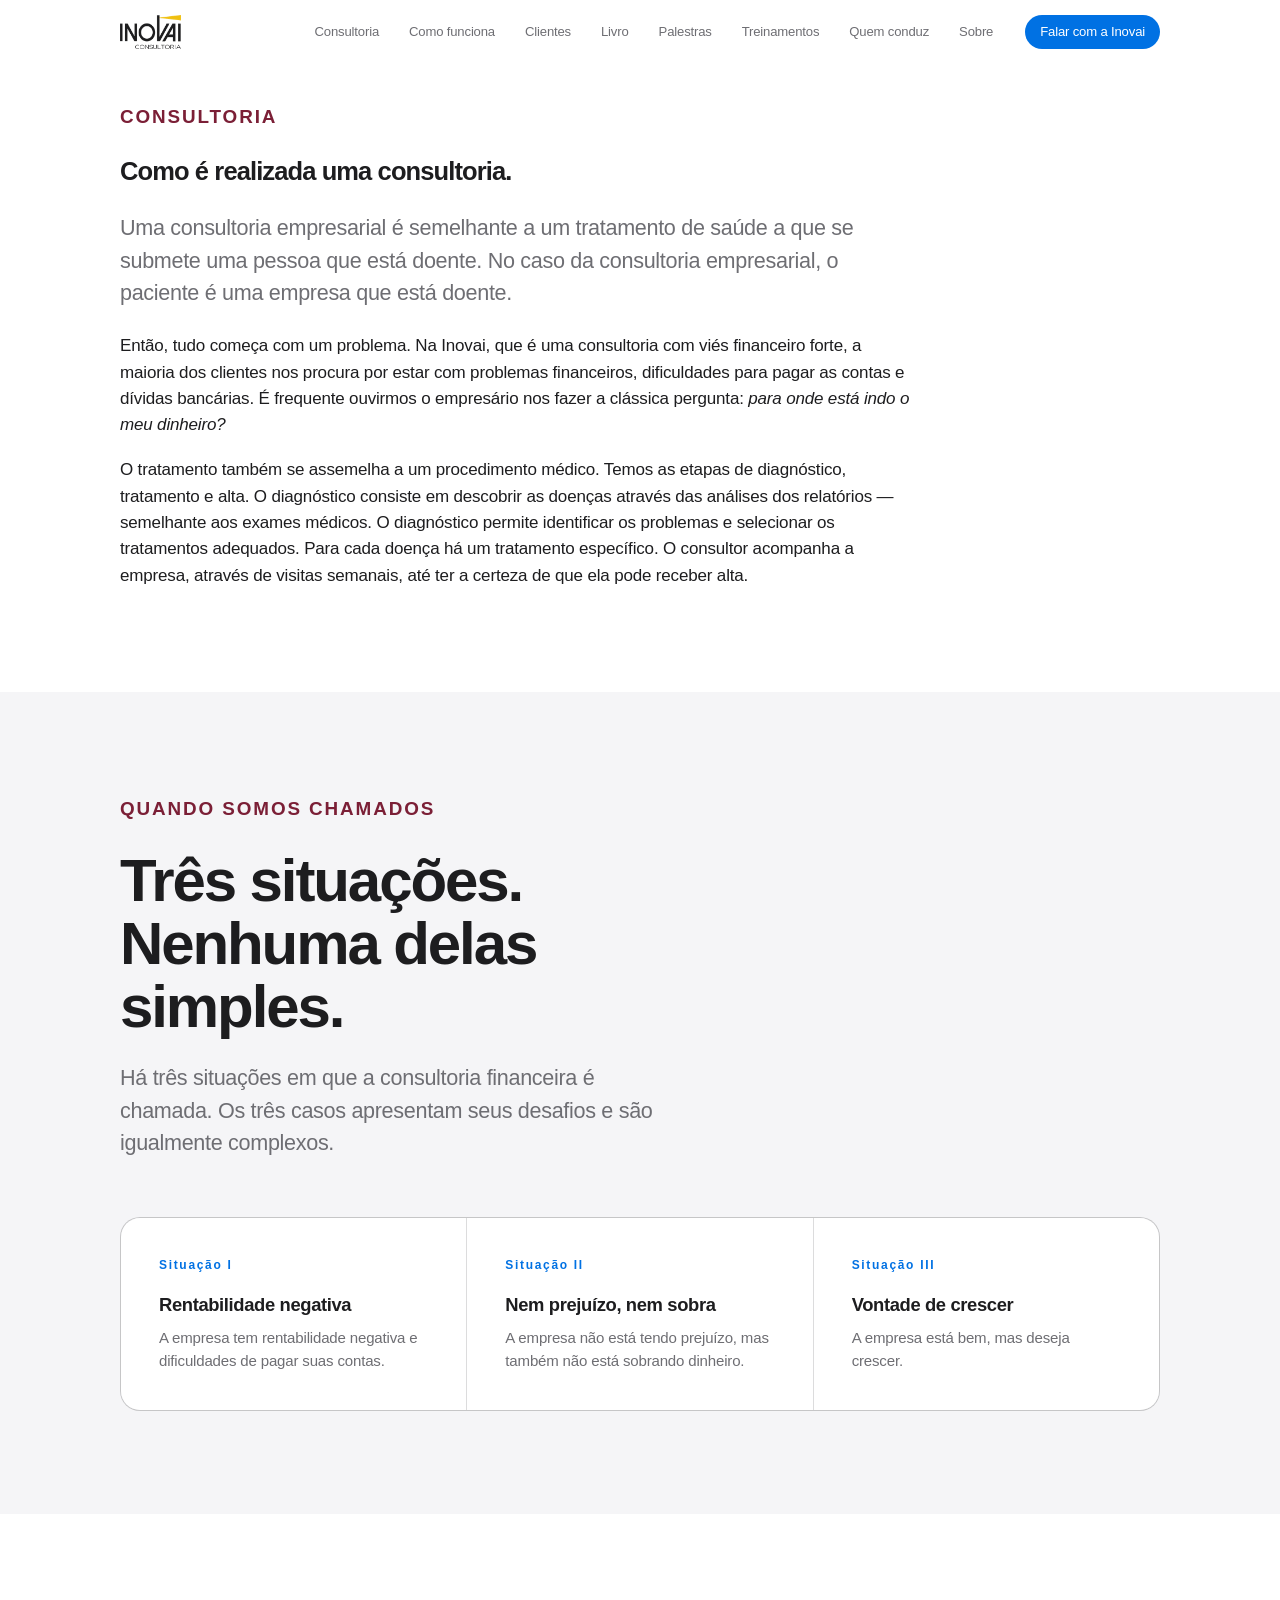
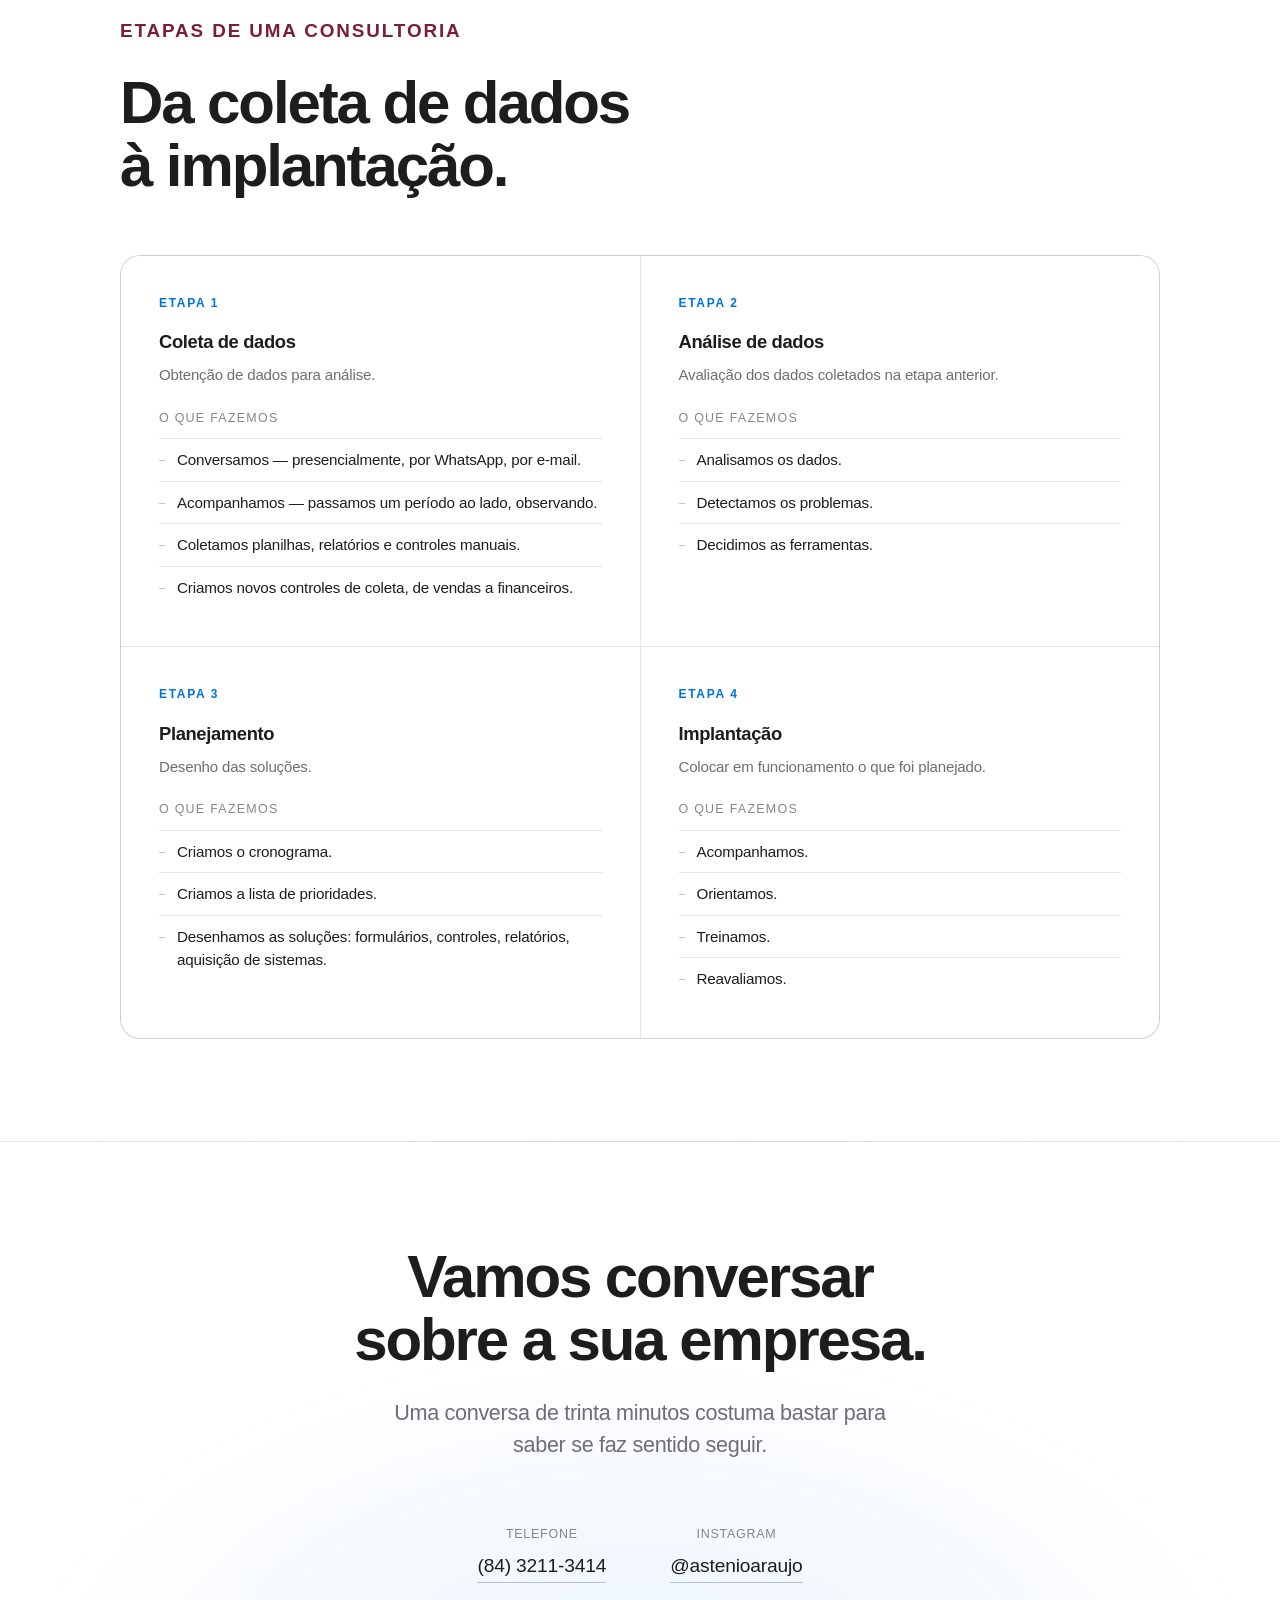
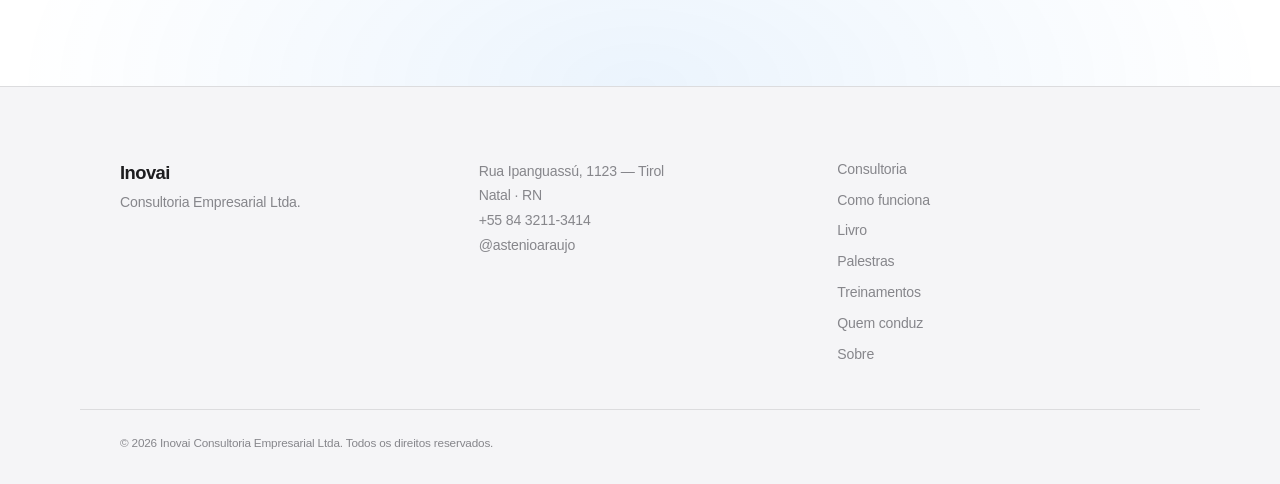
==== public/consultoria.html @ 0a29539e "Página da consultoria, menos vazio e texto alinhado ao logo Nova página "Como é realizada uma consul" ====
<!doctype html>
<html lang="pt-BR">
<head>
<meta charset="utf-8">
<meta name="viewport" content="width=device-width, initial-scale=1">
<title>Como é realizada uma consultoria — Inovai</title>
<meta name="description" content="Como funciona uma consultoria empresarial na Inovai: diagnóstico, tratamento e alta, em quatro etapas — coleta de dados, análise, planejamento e implantação.">
<meta name="theme-color" content="#ffffff">
<link rel="stylesheet" href="css/styles.css">
</head>
<body>

<a class="skip" href="#conteudo">Pular para o conteúdo</a>

<header class="nav" id="nav">
  <div class="nav__inner">
    <a class="nav__brand" href="index.html" aria-label="Inovai Consultoria — início">
      <picture>
        <source srcset="img/logo-inovai.webp" type="image/webp">
        <img src="img/logo-inovai.png" width="216" height="120" alt="Inovai Consultoria">
      </picture>
    </a>

    <nav class="nav__links" aria-label="Principal">
      <a href="index.html#consultoria">Consultoria</a>
      <a href="consultoria.html">Como funciona</a>
      <a href="index.html#clientes">Clientes</a>
      <a href="livro.html">Livro</a>
      <a href="palestras.html">Palestras</a>
      <a href="treinamentos.html">Treinamentos</a>
      <a href="index.html#sobre">Quem conduz</a>
      <a href="sobre.html">Sobre</a>
    </nav>

    <a class="nav__cta" href="index.html#contato">Falar com a Inovai</a>

    <button class="nav__toggle" id="navToggle" aria-expanded="false" aria-controls="navMenu" aria-label="Abrir menu">
      <span></span><span></span>
    </button>
  </div>

  <div class="menu" id="navMenu" hidden>
    <a href="index.html#consultoria">Consultoria</a>
    <a href="consultoria.html">Como funciona</a>
    <a href="index.html#clientes">Clientes</a>
    <a href="livro.html">Livro</a>
    <a href="palestras.html">Palestras</a>
    <a href="treinamentos.html">Treinamentos</a>
    <a href="index.html#sobre">Quem conduz</a>
    <a href="sobre.html">Sobre</a>
    <a href="index.html#contato">Falar com a Inovai</a>
  </div>
</header>

<main id="conteudo">

  <!-- ============ ABERTURA ============ -->
  <section class="section" id="topo">
    <div class="wrap">
     <div class="texto">
      <p class="eyebrow reveal">Consultoria</p>
      <h1 class="reveal">Como é realizada uma consultoria.</h1>

      <p class="lead reveal">
        Uma consultoria empresarial é semelhante a um tratamento de saúde a que se
        submete uma pessoa que está doente. No caso da consultoria empresarial, o
        paciente é uma empresa que está doente.
      </p>
      <p class="reveal">
        Então, tudo começa com um problema. Na Inovai, que é uma consultoria com
        viés financeiro forte, a maioria dos clientes nos procura por estar com
        problemas financeiros, dificuldades para pagar as contas e dívidas
        bancárias. É frequente ouvirmos o empresário nos fazer a clássica
        pergunta: <em>para onde está indo o meu dinheiro?</em>
      </p>
      <p class="reveal">
        O tratamento também se assemelha a um procedimento médico. Temos as etapas
        de diagnóstico, tratamento e alta. O diagnóstico consiste em descobrir as
        doenças através das análises dos relatórios — semelhante aos exames
        médicos. O diagnóstico permite identificar os problemas e selecionar os
        tratamentos adequados. Para cada doença há um tratamento específico. O
        consultor acompanha a empresa, através de visitas semanais, até ter a
        certeza de que ela pode receber alta.
      </p>
     </div>
    </div>
  </section>

  <!-- ============ AS TRÊS SITUAÇÕES ============ -->
  <section class="section section--alt" id="situacoes">
    <div class="wrap">
      <header class="section__head">
        <p class="eyebrow reveal">Quando somos chamados</p>
        <h2 class="reveal">Três situações.<br>Nenhuma delas simples.</h2>
        <p class="lead reveal">
          Há três situações em que a consultoria financeira é chamada. Os três
          casos apresentam seus desafios e são igualmente complexos.
        </p>
      </header>

      <ol class="services">
        <li class="reveal">
          <span>Situação I</span>
          <h3>Rentabilidade negativa</h3>
          <p>A empresa tem rentabilidade negativa e dificuldades de pagar suas contas.</p>
        </li>
        <li class="reveal">
          <span>Situação II</span>
          <h3>Nem prejuízo, nem sobra</h3>
          <p>A empresa não está tendo prejuízo, mas também não está sobrando dinheiro.</p>
        </li>
        <li class="reveal">
          <span>Situação III</span>
          <h3>Vontade de crescer</h3>
          <p>A empresa está bem, mas deseja crescer.</p>
        </li>
      </ol>
    </div>
  </section>

  <!-- ============ ETAPAS ============ -->
  <section class="section" id="etapas">
    <div class="wrap">
      <header class="section__head">
        <p class="eyebrow reveal">Etapas de uma consultoria</p>
        <h2 class="reveal">Da coleta de dados<br>à implantação.</h2>
      </header>

      <ol class="passos">
        <li class="reveal">
          <span class="passos__num">Etapa 1</span>
          <h3>Coleta de dados</h3>
          <p class="passos__resumo">Obtenção de dados para análise.</p>
          <p class="passos__rotulo">O que fazemos</p>
          <ul>
            <li>Conversamos — presencialmente, por WhatsApp, por e-mail.</li>
            <li>Acompanhamos — passamos um período ao lado, observando.</li>
            <li>Coletamos planilhas, relatórios e controles manuais.</li>
            <li>Criamos novos controles de coleta, de vendas a financeiros.</li>
          </ul>
        </li>
        <li class="reveal">
          <span class="passos__num">Etapa 2</span>
          <h3>Análise de dados</h3>
          <p class="passos__resumo">Avaliação dos dados coletados na etapa anterior.</p>
          <p class="passos__rotulo">O que fazemos</p>
          <ul>
            <li>Analisamos os dados.</li>
            <li>Detectamos os problemas.</li>
            <li>Decidimos as ferramentas.</li>
          </ul>
        </li>
        <li class="reveal">
          <span class="passos__num">Etapa 3</span>
          <h3>Planejamento</h3>
          <p class="passos__resumo">Desenho das soluções.</p>
          <p class="passos__rotulo">O que fazemos</p>
          <ul>
            <li>Criamos o cronograma.</li>
            <li>Criamos a lista de prioridades.</li>
            <li>Desenhamos as soluções: formulários, controles, relatórios,
                aquisição de sistemas.</li>
          </ul>
        </li>
        <li class="reveal">
          <span class="passos__num">Etapa 4</span>
          <h3>Implantação</h3>
          <p class="passos__resumo">Colocar em funcionamento o que foi planejado.</p>
          <p class="passos__rotulo">O que fazemos</p>
          <ul>
            <li>Acompanhamos.</li>
            <li>Orientamos.</li>
            <li>Treinamos.</li>
            <li>Reavaliamos.</li>
          </ul>
        </li>
      </ol>
    </div>
  </section>

  <!-- ============ CTA ============ -->
  <section class="section section--alt closing">
    <div class="wrap closing__inner">
      <h2 class="reveal">Vamos conversar<br>sobre a sua empresa.</h2>
      <p class="lead reveal">Uma conversa de trinta minutos costuma bastar para saber se faz sentido seguir.</p>
      <ul class="contatos reveal">
        <li>
          <span class="contatos__rotulo">Telefone</span>
          <a href="tel:+558432113414">(84) 3211-3414</a>
        </li>
        <li>
          <span class="contatos__rotulo">Instagram</span>
          <a href="https://instagram.com/astenioaraujo" target="_blank" rel="noopener">@astenioaraujo</a>
        </li>
      </ul>
    </div>
  </section>

</main>

<footer class="foot">
  <div class="wrap foot__inner">
    <div class="foot__brand">
      <strong>Inovai</strong>
      <span>Consultoria Empresarial Ltda.</span>
    </div>
    <address class="foot__contact">
      Rua Ipanguassú, 1123 — Tirol<br>
      Natal · RN<br>
      <a href="tel:+558432113414">+55 84 3211-3414</a><br>
      <a href="https://instagram.com/astenioaraujo" target="_blank" rel="noopener">@astenioaraujo</a>
    </address>
    <nav class="foot__links" aria-label="Rodapé">
      <a href="index.html#consultoria">Consultoria</a>
      <a href="consultoria.html">Como funciona</a>
      <a href="livro.html">Livro</a>
      <a href="palestras.html">Palestras</a>
      <a href="treinamentos.html">Treinamentos</a>
      <a href="index.html#sobre">Quem conduz</a>
      <a href="sobre.html">Sobre</a>
    </nav>
  </div>
  <div class="wrap foot__base">
    <small>© <span id="ano">2026</span> Inovai Consultoria Empresarial Ltda. Todos os direitos reservados.</small>
  </div>
</footer>

<script src="js/script.js"></script>
</body>
</html>
---- public/css/styles.css ----
/* =========================================================
   Astênio Araújo / Inovai — protótipo
   Paleta e ritmo tipográfico no padrão Apple: fundo claro, texto quase
   preto, azul como único acento, tipografia grande e muito ar.
   ========================================================= */

:root{
  --bg:            #fff;
  --bg-alt:        #f5f5f7;
  --surface:       #fff;
  --surface-2:     #f5f5f7;
  --line:          rgba(0,0,0,.10);
  --line-strong:   rgba(0,0,0,.22);

  --text:          #1d1d1f;
  --text-dim:      #6e6e73;
  --text-faint:    #86868b;
  --accent:        #0071e3;

  /* Colhidos da própria arte do farol, para a citação conversar com ela */
  --marinho:       #16304a;
  --dourado:       #a17f45;
  --vinho:         #7b1f36;

  --wrap:          1120px;
  --gutter:        clamp(20px, 5vw, 40px);
  /* Respiro entre seções. Era clamp(88px,13vw,168px) e abria um vazio grande
     demais entre um bloco e o seguinte — de longe parecia que a página tinha
     acabado ali. */
  --section-y:     clamp(60px, 8vw, 108px);
  --radius:        20px;

  --font: -apple-system, BlinkMacSystemFont, "SF Pro Display", "SF Pro Text",
          "Helvetica Neue", "Segoe UI", Roboto, Arial, sans-serif;

  --ease: cubic-bezier(.22,.61,.36,1);
}

*,*::before,*::after{ box-sizing:border-box; }

[hidden]{ display:none !important; }

html{ scroll-behavior:smooth; -webkit-text-size-adjust:100%; color-scheme:light; }

body{
  margin:0;
  background:var(--bg);
  color:var(--text);
  font-family:var(--font);
  font-size:17px;
  line-height:1.55;
  letter-spacing:-.01em;
  -webkit-font-smoothing:antialiased;
  text-rendering:optimizeLegibility;
  overflow-x:hidden;
}

img{ max-width:100%; display:block; }

a{ color:inherit; text-decoration:none; }

.wrap{
  width:100%;
  max-width:var(--wrap);
  margin-inline:auto;
  padding-inline:var(--gutter);
}

.skip{
  position:absolute; left:-9999px; top:0; z-index:100;
  background:#1d1d1f; color:#fff; padding:12px 18px; border-radius:0 0 10px 0;
}
.skip:focus{ left:0; }

:focus-visible{ outline:2px solid var(--accent); outline-offset:3px; border-radius:6px; }

/* ---------- Tipografia ---------- */

h1,h2,h3{ margin:0; font-weight:600; letter-spacing:-.035em; line-height:1.05; }

h1.hero__title{ font-size:clamp(2.8rem, 8.5vw, 6rem); }

h2{ font-size:clamp(2.1rem, 5.4vw, 3.75rem); }

h3{ font-size:1.3rem; letter-spacing:-.02em; line-height:1.25; }

p{ margin:0 0 1.1em; }
p:last-child{ margin-bottom:0; }

.eyebrow{
  font-size:clamp(1rem, 1.5vw, 1.18rem);
  font-weight:700;
  letter-spacing:.1em;
  text-transform:uppercase;
  color:var(--vinho);
  margin:0 0 26px;
}

.lead{
  font-size:clamp(1.1rem, 2vw, 1.35rem);
  line-height:1.5;
  color:var(--text-dim);
  letter-spacing:-.015em;
}

/* ---------- Navegação ---------- */

.nav{
  position:fixed; inset:0 0 auto 0; z-index:60;
  background:rgba(255,255,255,.72);
  backdrop-filter:saturate(180%) blur(22px);
  -webkit-backdrop-filter:saturate(180%) blur(22px);
  border-bottom:1px solid transparent;
  transition:border-color .35s var(--ease), background .35s var(--ease);
}
.nav.is-stuck{ border-bottom-color:var(--line); background:rgba(255,255,255,.88); }

.nav__inner{
  max-width:var(--wrap);
  margin-inline:auto;
  padding:0 var(--gutter);
  height:64px;
  display:flex; align-items:center; gap:32px;
}

.nav__brand{
  display:flex; align-items:center;
  flex:0 0 auto;
}
.nav__brand img{
  height:34px; width:auto;
  display:block;
}
@media (max-width:520px){
  .nav__brand img{ height:28px; }
}

.nav__links{ display:flex; gap:30px; margin-left:auto; }
.nav__links a{
  font-size:.82rem; color:var(--text-dim);
  transition:color .25s var(--ease);
}
.nav__links a:hover{ color:var(--text); }

.nav__cta{
  font-size:.82rem; font-weight:500;
  padding:7px 15px; border-radius:980px;
  background:var(--accent); color:#fff;
  transition:opacity .25s var(--ease);
}
.nav__cta:hover{ opacity:.82; }

.nav__toggle{
  display:none;
  margin-left:auto;
  width:34px; height:34px;
  background:none; border:0; cursor:pointer;
  flex-direction:column; justify-content:center; gap:6px;
}
.nav__toggle span{
  display:block; height:1.5px; width:20px; background:var(--text);
  transition:transform .3s var(--ease), opacity .3s var(--ease);
}
.nav__toggle[aria-expanded="true"] span:first-child{ transform:translateY(3.75px) rotate(45deg); }
.nav__toggle[aria-expanded="true"] span:last-child{ transform:translateY(-3.75px) rotate(-45deg); }

.menu{
  border-top:1px solid var(--line);
  padding:14px var(--gutter) 26px;
  display:flex; flex-direction:column; gap:4px;
}
.menu a{
  font-size:1.5rem; font-weight:600; letter-spacing:-.03em;
  padding:11px 0;
  border-bottom:1px solid var(--line);
}
.menu a:last-child{ border-bottom:0; color:var(--accent); }

/* a gaveta só existe no mobile */
@media (min-width:821px){
  .menu{ display:none !important; }
}

@media (max-width:820px){
  .nav__links,
  .nav__cta{ display:none; }
  .nav__toggle{ display:flex; }
}

/* ---------- Hero ---------- */

.hero{
  position:relative;
  padding:92px 0 clamp(72px,9vw,110px);
  overflow:hidden;
}

.hero__inner{ position:relative; z-index:2; text-align:center; }


.hero__actions{
  display:flex; flex-wrap:wrap; gap:14px 26px;
  justify-content:center; align-items:center;
  margin-top:36px;
}

/* Citação de posicionamento, logo abaixo do farol */
figure.hero__citacao{
  margin:clamp(76px,9vw,124px) auto 0;
  max-width:46rem;
  text-align:left;
  padding-left:clamp(22px,3vw,38px);
  border-left:2px solid var(--dourado);
}
figure.hero__citacao blockquote{
  font-family:"Iowan Old Style", "Palatino Linotype", Palatino, Georgia,
              "Times New Roman", serif;
  font-style:italic;
  font-weight:400;
  font-size:clamp(1.32rem, 2.5vw, 1.95rem);
  line-height:1.42;
  letter-spacing:-.012em;
  color:var(--marinho);
  max-width:none;
  margin:0;
}
figure.hero__citacao figcaption{
  margin-top:26px;
  text-align:left;
}
figure.hero__citacao figcaption strong{
  font-family:inherit;
  font-size:.92rem;
  letter-spacing:.02em;
  color:var(--marinho);
}
figure.hero__citacao figcaption span{
  font-size:.82rem;
  letter-spacing:.06em;
  text-transform:uppercase;
  color:var(--dourado);
}

@media (max-width:600px){
  figure.hero__citacao{ padding-left:18px; }
}

/* Farol, logo abaixo da chamada */
.hero__farol{
  margin:clamp(36px,4.5vw,56px) 0 0;
}
.hero__farol img{
  width:100%; height:auto;
  border-radius:var(--radius);
  display:block;
}

/* Imagem de abertura: primeira coisa da página, antes da chamada */
.hero__midia{
  margin-bottom:clamp(56px,7vw,88px);
  text-align:left;
}

.hero__glow{
  position:absolute; z-index:1;
  top:-30%; left:50%; transform:translateX(-50%);
  width:min(1200px, 140vw); aspect-ratio:1;
  background:radial-gradient(circle at 50% 50%,
    rgba(0,113,227,.10) 0%,
    rgba(0,113,227,.03) 34%,
    transparent 62%);
  pointer-events:none;
}

/* ---------- Botões ---------- */

.btn{
  display:inline-flex; align-items:center; gap:7px;
  font-size:1rem; font-weight:500; letter-spacing:-.01em;
  border-radius:980px;
  padding:13px 26px;
  transition:transform .25s var(--ease), opacity .25s var(--ease), background .25s var(--ease);
}
.btn--primary{ background:var(--accent); color:#fff; }
.btn--primary:hover{ transform:translateY(-1px); opacity:.88; }

.btn--ghost{
  color:var(--accent);
  border:1px solid var(--accent);
}
.btn--ghost:hover{ background:rgba(0,113,227,.06); }
.btn--ghost span{ transition:transform .25s var(--ease); display:inline-block; }
.btn--ghost:hover span{ transform:translateX(3px); }

.link{
  color:var(--accent); font-size:.95rem; font-weight:500;
  display:inline-flex; align-items:center; gap:5px;
}
.link span{ transition:transform .25s var(--ease); }
.link:hover span{ transform:translateX(3px); }

/* ---------- Seções ---------- */

.section{ padding-block:var(--section-y); }
.section--alt{ background:var(--bg-alt); }

.section__head{ max-width:60ch; margin-bottom:clamp(36px,4.5vw,60px); }
.section__head .lead{ margin-top:24px; }

/* ---------- Números ---------- */

.stats{
  border-block:1px solid var(--line);
  padding-block:clamp(44px,6vw,68px);
}
.stats__grid{
  display:grid;
  grid-template-columns:repeat(3,1fr);   /* três números desde a saída de "Natal" */
  gap:36px 24px;
}
.stat{ text-align:center; }
.stat strong{
  display:block;
  font-size:clamp(2.1rem,4.4vw,3.1rem);
  font-weight:600; letter-spacing:-.04em; line-height:1;
}
.stat span{
  display:block; margin-top:10px;
  font-size:.86rem; color:var(--text-faint); letter-spacing:0;
}
@media (max-width:720px){
  .stats__grid{ grid-template-columns:repeat(2,1fr); }
}

@media (max-width:620px){
  .logos{ grid-template-columns:repeat(2, 1fr); }
  /* Em duas colunas a contagem ímpar deixaria a última célula sozinha, com
     meia linha vazia ao lado; ela ocupa a linha inteira. */
  .logos > li:last-child:nth-child(odd){ grid-column:1 / -1; }
}

/* ---------- Citação de posicionamento ---------- */

.quote-section{
  border-bottom:1px solid var(--line);
}
.quote{
  /* Nada de max-width em ch aqui: 'ch' se mede pela fonte deste elemento
     (17px), não pela do texto grande lá dentro — o limite virava ~190px e
     a citação descia em coluna, quase uma palavra por linha. */
  margin:0;
  text-align:center;
}
.quote blockquote{
  margin:0 auto;
  font-size:clamp(1.5rem, 3.2vw, 2.4rem);
  font-weight:600;
  line-height:1.25;
  letter-spacing:-.03em;
  max-width:26ch;   /* medido na fonte grande do próprio blockquote */
}
.quote figcaption{
  margin-top:32px;
  font-size:.9rem;
  line-height:1.5;
}
.quote figcaption strong{ display:block; font-weight:600; }
.quote figcaption span{ color:var(--text-faint); }

/* ---------- Método (etapas) ---------- */

/* Desenho do fluxo — arte no desktop, linha do tempo no celular */
.fluxo-arte{
  margin:clamp(8px,2.5vw,24px) 0 clamp(40px,5vw,64px);
}
.fluxo-arte img{
  width:100%; height:auto;
  border-radius:var(--radius);
}

.fluxo{
  margin:clamp(8px,2.5vw,24px) 0 clamp(40px,5vw,64px);
  display:none;                 /* no desktop quem aparece é a arte */
}
@media (max-width:760px){
  .fluxo-arte{ display:none; }  /* a arte fica ilegível estreita demais */
  .fluxo{ display:block; }
}
.fluxo__linha{
  list-style:none; margin:0; padding:0;
  display:grid;
  grid-template-columns:repeat(3,1fr);
  position:relative;
}
/* o trilho: sai do centro do 1º ponto e morre no centro do 3º */
.fluxo__linha::before{
  content:"";
  position:absolute;
  top:17px; left:16.666%; right:16.666%;
  height:1.5px;
  background:linear-gradient(90deg, var(--line-strong), var(--accent));
}
.fluxo__no{
  display:flex; flex-direction:column; align-items:center;
  text-align:center;
  padding-inline:8px;
  position:relative;
}
.fluxo__ponto{
  width:34px; height:34px; border-radius:50%;
  display:grid; place-items:center;
  background:var(--bg); border:1.5px solid var(--line-strong);
  color:var(--text-dim);
  font-size:.68rem; font-weight:600; letter-spacing:.08em;
  position:relative; z-index:1;
  transition:border-color .35s var(--ease), color .35s var(--ease);
}
.fluxo__no:last-child .fluxo__ponto{ border-color:var(--accent); color:var(--accent); }
.fluxo__rotulo{
  margin-top:14px;
  font-size:.95rem; font-weight:600;
}
.fluxo__nota{
  margin-top:4px;
  font-size:.82rem; color:var(--text-faint);
}
.fluxo__escala{
  display:flex; justify-content:space-between;
  margin:18px 0 0;
  font-size:.72rem; letter-spacing:.1em; text-transform:uppercase;
  color:var(--text-faint);
}

@media (max-width:860px){
  .fluxo__linha{ grid-template-columns:1fr; gap:28px; }
  /* no empilhado o trilho vira vertical, alinhado ao centro dos pontos */
  .fluxo__linha::before{
    top:17px; bottom:17px; height:auto;
    left:17px; right:auto; width:1.5px;
    background:linear-gradient(180deg, var(--line-strong), var(--accent));
  }
  .fluxo__no{
    flex-direction:row; align-items:center;
    text-align:left; gap:16px; padding-inline:0;
  }
  .fluxo__ponto{ flex:0 0 34px; }
  .fluxo__rotulo, .fluxo__nota{ margin-top:0; }
  .fluxo__nota{ margin-left:auto; }
  .fluxo__escala{ display:none; }
}

.steps{
  display:grid;
  grid-template-columns:repeat(3,1fr);
  gap:20px;
}
@media (max-width:860px){
  .steps{ grid-template-columns:1fr; }
}

.step{
  background:var(--bg-alt);
  border:1px solid transparent;
  border-radius:var(--radius);
  padding:clamp(28px,3.4vw,40px);
  display:flex; flex-direction:column;
  transition:background .35s var(--ease), border-color .35s var(--ease), transform .35s var(--ease);
}
.step:hover{
  background:#ececee;
  border-color:var(--line);
  transform:translateY(-3px);
}
.step__num{
  font-size:.75rem; font-weight:600; letter-spacing:.14em;
  color:var(--accent);
  margin-bottom:20px;
}
.step h3{ margin-bottom:14px; }
.step p{ color:var(--text-dim); font-size:.97rem; }

/* ---------- Clientes ---------- */

.section__head--center{
  margin-inline:auto;
  text-align:center;
}

.logos{
  list-style:none;
  margin:0;
  padding:0;
  display:grid;
  /* três colunas: são nove logos, fecha 3x3 sem linha órfã */
  grid-template-columns:repeat(3, 1fr);
  gap:1px;
  background:var(--line);
  border:1px solid var(--line);
  border-radius:var(--radius);
  overflow:hidden;
}
.logo{
  background:var(--bg);
  min-height:132px;
  display:flex; align-items:center; justify-content:center;
  padding:26px 30px;
  transition:background .35s var(--ease);
}
.logo:hover{ background:#fafafc; }
.logo img{
  max-height:56px;
  max-width:88%;   /* os horizontais crescem até aqui e ganham presença */
  width:auto;
  /* Em cinza e translúcidos eles convivem sem brigar entre si; a cor real
     volta quando o cursor passa por cima. */
  opacity:.72;
  filter:grayscale(1);
  transition:opacity .35s var(--ease), filter .35s var(--ease);
}
.logo:hover img{ opacity:1; filter:none; }

/* Logo com fundo colorido chapado (Rede Lucena): fica sempre em cinza, também
   no hover — um retângulo verde inteiro aceso destoaria dos outros, que são
   recortados. O texto do logo é branco e depende desse fundo para existir. */
.logo--chapado img{ opacity:.62; }
.logo--chapado:hover img{ opacity:.62; filter:grayscale(1); }

/* Logo que é só símbolo, sem o nome dentro da arte (Pescados da Cruz): o nome
   entra como texto embaixo, sem encostar na figura. A imagem cede alguns
   pixels de altura para que símbolo + nome ocupem a mesma caixa dos outros. */
/* Menos respiro em cima e embaixo que as outras células: com o padding de 26px
   sobravam 80px de altura útil, e o disco encolhia para caber junto com o nome
   em vez de crescer. A célula continua com os mesmos 132px. */
.logo--nome{ flex-direction:column; gap:6px; padding:14px 30px; }
/* align-items:center é o que impede o disco de esticar: sem isso o img, como
   item flex do picture, era alongado na vertical e o círculo virava oval. */
.logo--nome picture{ flex:none; display:flex; align-items:center; }
.logo--nome img{ flex:none; }
/* O símbolo é um disco cheio com os peixes vazados em branco: em cinza puro
   ele clareia demais e os peixes somem. Um contraste a mais devolve o
   desenho, e o hover traz a cor de volta como nos outros. */
.logo--nome img{ max-height:80px; filter:grayscale(1) contrast(1.2) brightness(.88); }
.logo__nome{
  /* Miúdo de propósito: o nome só identifica o símbolo, e o espaço que ele
     abre mão vai todo para o disco. */
  font-size:.6rem;
  letter-spacing:.06em;
  text-transform:uppercase;
  color:var(--text-dim);
  opacity:.72;
  transition:opacity .35s var(--ease), color .35s var(--ease);
}
.logo--nome:hover .logo__nome{ opacity:1; color:var(--text); }

.testimonial{
  margin:clamp(48px,6vw,80px) auto 0;
  max-width:64ch;
  text-align:center;
}
.testimonial blockquote{
  margin:0;
  font-size:clamp(1.15rem, 2.1vw, 1.5rem);
  line-height:1.45;
  letter-spacing:-.02em;
  color:var(--text);
}
.testimonial figcaption{
  margin-top:24px;
  font-size:.88rem;
  line-height:1.5;
}
.testimonial figcaption strong{ display:block; font-weight:600; }
.testimonial figcaption span{ color:var(--text-faint); }

/* ---------- Consultoria ---------- */

/* Mosaico das nove frentes, entre o texto de abertura e a lista */
.frentes{
  margin:0 0 clamp(28px,4vw,44px);
  max-width:860px;
}
.frentes img{
  width:100%; height:auto;
  border-radius:var(--radius);
}

.services{
  list-style:none; margin:0; padding:0;
  display:grid;
  grid-template-columns:repeat(auto-fit, minmax(268px,1fr));
  gap:1px;
  background:var(--line);
  border:1px solid var(--line);
  border-radius:var(--radius);
  overflow:hidden;
}
.services li{
  background:var(--bg);
  padding:clamp(28px,3.2vw,38px);
  transition:background .35s var(--ease);
}
.services li:hover{ background:#fafafc; }
.services span{
  font-size:.75rem; font-weight:600; letter-spacing:.14em;
  color:var(--accent);
  display:block; margin-bottom:18px;
}
.services h3{ font-size:1.15rem; margin-bottom:10px; }
.services p{ color:var(--text-dim); font-size:.94rem; }

/* ---------- Etapas da consultoria (consultoria.html) ----------
   Mesmo cartão das .services, mas com espaço para a lista do "o que fazemos";
   por isso duas colunas em vez de quatro. */

.passos{
  list-style:none; margin:0; padding:0;
  display:grid;
  /* 420px força duas colunas na largura do wrap: quatro etapas fecham 2×2,
     sem a quarta sobrando sozinha numa terceira linha. */
  /* min() é o que impede a coluna de ficar mais larga que a tela no celular —
     com minmax(420px,1fr) puro ela não encolhia e o texto era cortado pelo
     overflow:hidden daqui de cima. */
  grid-template-columns:repeat(auto-fit, minmax(min(420px,100%),1fr));
  gap:1px;
  background:var(--line);
  border:1px solid var(--line);
  border-radius:var(--radius);
  overflow:hidden;
}
.passos > li{
  background:var(--bg);
  padding:clamp(28px,3.2vw,38px);
  transition:background .35s var(--ease);
}
.passos > li:hover{ background:#fafafc; }
.passos__num{
  font-size:.75rem; font-weight:600; letter-spacing:.14em;
  text-transform:uppercase;
  color:var(--accent);
  display:block; margin-bottom:18px;
}
.passos h3{ font-size:1.15rem; margin-bottom:10px; }
.passos__resumo{ color:var(--text-dim); font-size:.94rem; margin:0; }
.passos__rotulo{
  margin:22px 0 10px;
  font-size:.78rem; letter-spacing:.1em; text-transform:uppercase;
  color:var(--text-faint);
}
.passos ul{
  list-style:none; margin:0; padding:0;
}
.passos ul li{
  position:relative;
  padding:9px 0 9px 18px;
  border-top:1px solid var(--line);
  font-size:.95rem;
  color:var(--text);
}
.passos ul li::before{
  content:"";
  /* 9px do padding + meia linha: o traço fica na altura da primeira linha,
     e não colado no topo dela. */
  position:absolute; left:0; top:calc(9px + .8em);
  width:6px; height:1px;
  background:var(--line-strong);
}

/* ---------- Sobre ---------- */

.about{
  display:grid;
  grid-template-columns:minmax(0,.75fr) minmax(0,1fr);
  gap:clamp(40px,6vw,84px);
  align-items:center;
}
@media (max-width:900px){ .about{ grid-template-columns:1fr; } }

.about__photo{ align-self:center; }
.about__photo picture{ display:block; }
.about__photo img{
  /* Sem aspect-ratio e sem cover: a imagem manda na própria proporção,
     então nada é recortado, seja a foto quadrada ou de corpo inteiro. */
  width:100%;
  height:auto;
  border-radius:var(--radius);
}

/* Cartão do livro, logo abaixo da foto: apresenta o Astênio como autor e leva
   à landing. O cartão inteiro é o link, como o slide do carrossel. */
.autor{
  display:block;
  margin-top:22px;
  padding:18px;
  border:1px solid var(--line);
  border-radius:var(--radius);
  background:var(--surface);
  transition:border-color .25s var(--ease), transform .25s var(--ease);
}
.autor:hover{ border-color:var(--line-strong); transform:translateY(-2px); }
.autor__rotulo{
  display:block;
  margin-bottom:12px;
  font-size:.72rem; letter-spacing:.1em; text-transform:uppercase;
  color:var(--text-faint);
}
.autor__conteudo{ display:flex; gap:16px; align-items:flex-start; }
.autor__capa{ flex:0 0 84px; }
.autor__capa img{
  width:100%; height:auto;
  border:1px solid var(--line);
}
.autor__texto strong{
  display:block;
  font-size:1rem; letter-spacing:-.02em;
  margin-bottom:6px;
}
.autor__texto p{
  margin:0;
  font-size:.9rem;
  color:var(--text-dim);
}
.autor__mais{
  display:inline-block;
  margin-top:10px;
  font-size:.9rem;
  color:var(--accent);
  transition:transform .25s var(--ease);
}
.autor:hover .autor__mais{ transform:translateX(3px); }

.creds{ list-style:none; margin:30px 0 0; padding:0; }
.creds li{
  padding:14px 0;
  border-top:1px solid var(--line);
  font-size:.94rem; color:var(--text-dim);
}
.creds li:last-child{ border-bottom:1px solid var(--line); }

/* ---------- Fechamento ---------- */

.closing{
  text-align:center;
  background:
    radial-gradient(ellipse 70% 90% at 50% 100%, rgba(0,113,227,.08), transparent 70%),
    var(--bg);
  border-top:1px solid var(--line);
}
.closing__inner .lead{ max-width:44ch; margin:26px auto 0; }

/* ---------- Rodapé ---------- */

.foot{
  background:var(--bg-alt);
  border-top:1px solid var(--line);
  padding-block:clamp(48px,6vw,72px) 30px;
  font-size:.88rem;
  color:var(--text-faint);
}
.foot__inner{
  display:grid;
  grid-template-columns:repeat(auto-fit,minmax(200px,1fr));
  gap:36px;
}
.foot__brand strong{
  display:block; font-size:1.15rem; color:var(--text); letter-spacing:-.03em;
}
.foot__brand span{ display:block; margin-top:5px; }
.foot__contact{ font-style:normal; line-height:1.75; }
.foot__contact a:hover{ color:var(--text); }
.foot__links{ display:flex; flex-direction:column; gap:9px; }
.foot__links a:hover{ color:var(--text); }
.foot__base{
  margin-top:44px; padding-top:22px;
  border-top:1px solid var(--line);
}

/* ---------- Carrossel de produtos ---------- */

.carrossel{ position:relative; }

.carrossel__palco{
  overflow:hidden;
  border-radius:var(--radius);
  border:1px solid var(--line);
  background:var(--bg-alt);
}

.carrossel__trilha{
  list-style:none; margin:0; padding:0;
  display:flex;
  transition:transform .6s var(--ease);
}
@media (prefers-reduced-motion:reduce){
  .carrossel__trilha{ transition:none; }
}

.slide{
  flex:0 0 100%;
  min-width:0;
}
.slide img{
  /* height:auto é obrigatório: sem ele a altura fica valendo o atributo
     height="900" do HTML, o aspect-ratio é ignorado e o object-fit recorta
     as laterais — foi o que cortava a imagem no celular. */
  width:100%;
  height:auto;
  display:block;
}
.slide__vazio{
  width:100%;
  aspect-ratio:16/9;
  display:block;
}
.slide__vazio{
  display:flex; align-items:center; justify-content:center;
  background:
    repeating-linear-gradient(45deg,
      rgba(0,0,0,.02) 0 12px, transparent 12px 24px),
    var(--bg-alt);
  border-bottom:1px solid var(--line);
}
.slide__vazio span{
  font-size:.85rem; letter-spacing:.08em; text-transform:uppercase;
  color:var(--text-faint);
}

.slide__texto{
  background:var(--bg);
  padding:clamp(24px,3vw,34px) clamp(24px,3.4vw,40px);
}
.slide__texto h3{ margin-bottom:10px; font-size:clamp(1.2rem,2.2vw,1.5rem); }
.slide__texto p{ color:var(--text-dim); font-size:.97rem; max-width:62ch; }

/* Setas */
.carrossel__seta{
  position:absolute; top:calc(50% - 60px);
  transform:translateY(-50%);
  width:44px; height:44px;
  display:flex; align-items:center; justify-content:center;
  border:0; border-radius:50%;
  background:rgba(255,255,255,.86);
  backdrop-filter:blur(10px);
  -webkit-backdrop-filter:blur(10px);
  box-shadow:0 2px 12px rgba(0,0,0,.14);
  color:var(--text);
  font-size:1.6rem; line-height:1;
  cursor:pointer;
  transition:opacity .25s var(--ease), transform .25s var(--ease);
}
.carrossel__seta:hover{ transform:translateY(-50%) scale(1.06); }
.carrossel__seta--anterior{ left:14px; }
.carrossel__seta--proximo{ right:14px; }
.carrossel__seta span{ margin-top:-3px; }

/* Pontos */
.carrossel__pontos{
  display:flex; justify-content:center; flex-wrap:wrap; gap:10px;
  margin-top:24px;
}
.carrossel__pontos button{
  width:8px; height:8px; padding:0;
  border:0; border-radius:50%;
  background:var(--line-strong);
  cursor:pointer;
  transition:background .25s var(--ease), transform .25s var(--ease);
}
.carrossel__pontos button[aria-selected="true"]{
  background:var(--accent);
  transform:scale(1.35);
}

@media (max-width:600px){
  .carrossel__seta{ width:38px; height:38px; font-size:1.35rem; }
  .carrossel__seta--anterior{ left:8px; }
  .carrossel__seta--proximo{ right:8px; }
}

/* ---------- Contatos ---------- */

.contatos{
  list-style:none;
  margin:clamp(40px,6vw,64px) 0 0;
  padding:0;
  display:flex;
  flex-wrap:wrap;
  justify-content:center;
  gap:14px clamp(32px,6vw,64px);
}
.contatos li{
  display:flex;
  flex-direction:column;
  gap:6px;
  align-items:center;
}
.contatos__rotulo{
  font-size:.78rem;
  letter-spacing:.06em;
  text-transform:uppercase;
  color:var(--text-faint);
}
.contatos a{
  font-size:clamp(1.05rem,2vw,1.2rem);
  color:var(--text);
  border-bottom:1px solid var(--line-strong);
  padding-bottom:2px;
  transition:color .2s var(--ease), border-color .2s var(--ease);
}
.contatos a:hover{
  color:var(--accent);
  border-color:var(--accent);
}

/* ---------- Animação de entrada ---------- */

.reveal{
  opacity:0;
  transform:translateY(26px);
  transition:opacity .9s var(--ease), transform .9s var(--ease);
}
.reveal.in{ opacity:1; transform:none; }

@media (prefers-reduced-motion:reduce){
  html{ scroll-behavior:auto; }
  .reveal{ opacity:1; transform:none; transition:none; }
  *{ animation:none !important; }
}

/* =========================================================
   FORMULÁRIO DE CONTATO
   Envio pelo Web3Forms — o site segue Static Site, sem back-end.
   ========================================================= */
.form{
  max-width:760px;
  margin:clamp(48px,7vw,80px) auto 0;
  text-align:left;
}
.form__intro{
  text-align:center;
  color:var(--text-dim);
  margin:0 0 clamp(28px,4vw,40px);
}

.form__grid{
  display:grid;
  grid-template-columns:repeat(2, minmax(0,1fr));
  gap:22px 20px;
}
.field--full{ grid-column:1 / -1; }

.field label{
  display:block;
  font-size:.86rem;
  letter-spacing:.01em;
  color:var(--text-dim);
  margin-bottom:9px;
}
.req{ color:var(--accent); }

.field input,
.field textarea{
  width:100%;
  font:inherit;
  font-size:1rem;
  color:var(--text);
  background:var(--surface);
  border:1px solid var(--line);
  border-radius:12px;
  padding:14px 16px;
  transition:border-color .2s var(--ease), background .2s var(--ease);
}
.field textarea{ resize:vertical; min-height:132px; line-height:1.5; }

.field input::placeholder,
.field textarea::placeholder{ color:var(--text-faint); }

.field input:focus,
.field textarea:focus{
  outline:none;
  background:var(--surface-2);
  border-color:var(--line-strong);
  box-shadow:0 0 0 3px rgba(0,113,227,.22);
}

/* Campo com erro precisa gritar: borda grossa, fundo tingido e halo vermelho.
   A versão discreta (só a borda mudando de cor) passava despercebida e a
   pessoa ficava parada no campo sem entender o que faltava. */
.field input[aria-invalid="true"],
.field textarea[aria-invalid="true"],
.field select[aria-invalid="true"]{
  border-color:var(--vinho);
  border-width:2px;
  background:rgba(123,31,54,.05);
}
.field input[aria-invalid="true"]:focus,
.field textarea[aria-invalid="true"]:focus,
.field select[aria-invalid="true"]:focus{
  border-color:var(--vinho);
  background:rgba(123,31,54,.05);
  box-shadow:0 0 0 3px rgba(123,31,54,.28);
}
/* O rótulo também fica vermelho: quem olha de longe vê o campo inteiro marcado */
.field:has([aria-invalid="true"]) label{ color:var(--vinho); font-weight:600; }

.field--erro{ animation:tremer .3s var(--ease); }
@keyframes tremer{
  0%,100%{ transform:translateX(0); }
  25%{ transform:translateX(-5px); }
  75%{ transform:translateX(5px); }
}
@media (prefers-reduced-motion:reduce){
  .field--erro{ animation:none; }
}

.field__hint{
  margin:8px 0 0;
  font-size:.8rem;
  color:var(--text-faint);
}
.field__erro{
  display:flex; align-items:center; gap:7px;
  margin:8px 0 0;
  font-size:.86rem;
  font-weight:600;
  color:var(--vinho);
}
/* Bolinha de exclamação antes do texto — o erro se anuncia antes de ser lido */
.field__erro::before{
  content:"!";
  flex:0 0 auto;
  width:17px; height:17px;
  display:inline-flex; align-items:center; justify-content:center;
  font-size:.72rem; font-weight:700; line-height:1;
  color:#fff; background:var(--vinho);
  border-radius:50%;
}

/* Resumo no topo do formulário: diz de uma vez tudo o que falta */
.form__resumo{
  margin:0 0 22px;
  padding:16px 18px;
  border:1px solid rgba(123,31,54,.35);
  border-left:4px solid var(--vinho);
  background:rgba(123,31,54,.06);
  border-radius:12px;
  color:var(--vinho);
}
.form__resumo strong{ display:block; margin-bottom:6px; }
.form__resumo ul{ margin:0; padding-left:20px; font-size:.92rem; }
.form__resumo button{
  font:inherit; font-size:.92rem;
  color:var(--vinho);
  background:none; border:0; padding:0;
  text-decoration:underline;
  cursor:pointer;
}

/* Armadilha de robô: fora da tela, mas não display:none — alguns robôs ignoram */
.hp{
  position:absolute;
  left:-9999px;
  width:1px; height:1px;
  overflow:hidden;
}

.form__acoes{
  margin-top:clamp(28px,4vw,38px);
  display:flex;
  flex-direction:column;
  align-items:center;
  gap:14px;
}
.form__acoes .btn{ border:0; cursor:pointer; font:inherit; font-size:1rem; }
.form__acoes .btn[disabled]{ opacity:.55; cursor:default; transform:none; }
.form__nota{
  margin:0;
  font-size:.8rem;
  color:var(--text-faint);
}

.form__aviso{
  margin:22px 0 0;
  padding:14px 16px;
  border:1px solid rgba(123,31,54,.30);
  background:rgba(123,31,54,.06);
  border-radius:12px;
  color:var(--vinho);
  font-size:.9rem;
  text-align:center;
}

.form__ok{
  max-width:560px;
  margin:clamp(48px,7vw,80px) auto 0;
  padding:clamp(32px,5vw,48px);
  border:1px solid var(--line);
  border-radius:var(--radius);
  background:var(--surface);
}
.form__ok h3{
  margin:0 0 12px;
  font-size:clamp(1.35rem,2.6vw,1.7rem);
  letter-spacing:-.02em;
}
.form__ok p{ margin:0; color:var(--text-dim); }

/* select e arquivo herdam a mesma caixa dos demais campos */
.field select{
  width:100%;
  font:inherit;
  font-size:1rem;
  color:var(--text);
  background:var(--surface);
  border:1px solid var(--line);
  border-radius:12px;
  padding:14px 16px;
  appearance:none;
  transition:border-color .2s var(--ease), background .2s var(--ease);
}
.field select:focus,
.field input[type="file"]:focus{
  outline:none;
  background:var(--surface-2);
  border-color:var(--line-strong);
  box-shadow:0 0 0 3px rgba(0,113,227,.22);
}
.field select[aria-invalid="true"],
.field input[type="file"][aria-invalid="true"]{ border-color:var(--vinho); }
.field input[type="file"]{
  padding:12px 16px;
  font-size:.92rem;
  color:var(--text-dim);
  cursor:pointer;
}
.field input[type="file"]::file-selector-button{
  font:inherit; font-size:.86rem;
  margin-right:14px;
  padding:8px 14px;
  border:1px solid var(--line-strong);
  border-radius:999px;
  background:var(--surface);
  color:var(--text);
  cursor:pointer;
}

@media (max-width:680px){
  .form__grid{ grid-template-columns:1fr; }
  .form__acoes .btn{ width:100%; text-align:center; }
}

/* ---------- Página do livro ---------- */

/* Slide que leva a uma página: o cartão inteiro é o link */
.slide__link{ display:block; color:inherit; }
.slide__mais{
  display:inline-block;
  margin-top:14px;
  font-size:.92rem;
  color:var(--accent);
  transition:transform .25s var(--ease);
}
.slide__link:hover .slide__mais{ transform:translateX(3px); }

/* O hero é a primeira tela: capa, título, botões e o começo da descrição
   precisam caber nela. Daí o respiro menor em cima e nenhum embaixo — quem
   dá o intervalo até a metodologia é a própria seção seguinte. */
.livro-hero{
  padding-top:clamp(88px,9vw,124px);
  padding-bottom:0;
}
.livro-hero__inner{
  display:grid;
  grid-template-columns:minmax(0,.9fr) minmax(0,1.1fr);
  gap:clamp(32px,5vw,64px);
  align-items:center;
}
/* A capa manda na altura do hero: sem limite, ela sozinha empurra a
   metodologia para fora da primeira tela em telas largas. */
.livro-capa{ margin:0; max-width:320px; justify-self:end; }
.livro-capa img{
  /* height:auto é obrigatório: sem ele vale o atributo height do HTML e a
     imagem estica (mesmo caso do .slide img). */
  width:100%;
  height:auto;
  /* Capa chapada, direto da diagramação: sem sombra e sem canto arredondado.
     Só o fio de 1px, porque a arte tem fundo branco igual ao da página e sem
     ele o limite da capa sumiria. */
  border:1px solid var(--line);
}
.livro-hero__texto h1{
  font-size:clamp(2rem,5vw,3.2rem);
  letter-spacing:-.03em;
  line-height:1.06;
  margin:0 0 14px;
}
.livro-acoes{
  display:flex;
  flex-wrap:wrap;
  gap:12px;
  margin-top:clamp(18px,2.6vw,26px);
}

/* A metodologia entra logo abaixo dos botões, ainda na primeira tela */
.livro-hero + .section{ padding-top:clamp(24px,3.5vw,44px); }

/* Coluna de texto corrido que começa na mesma margem do logo e dos blocos de
   cartões. A antiga .prosa estreitava o próprio .wrap — e como o .wrap é
   centralizado, o texto ficava deslocado à direita, fora do alinhamento do
   resto da página.

   .texto  → vai dentro de um .wrap normal (sobre.html, consultoria.html).
   .texto-bloco → vai no lugar da classe do próprio .wrap, limitando os filhos;
                  evita mexer na indentação de páginas que já existiam
                  (livro, palestras, treinamentos). */
.texto{ max-width:800px; }
.texto-bloco > *{ max-width:800px; }

.texto h1, .texto h2,
.texto-bloco h1, .texto-bloco h2{ margin-bottom:clamp(20px,3vw,28px); }

/* ---------- Hexâmetros do Nullius in Verba (sobre.html) ---------- */

.verba{
  margin:clamp(32px,5vw,44px) 0 0;
  padding:clamp(24px,3.5vw,32px) clamp(26px,4vw,36px);
  border-left:3px solid var(--dourado);
  background:var(--surface);
  border-radius:0 var(--radius) var(--radius) 0;
}
.verba blockquote{
  margin:0;
  font-style:italic;
  font-size:clamp(1.1rem,2vw,1.32rem);
  line-height:1.5;
  letter-spacing:-.01em;
  color:var(--text);
}
.verba figcaption{
  margin-top:16px;
  font-size:.98rem;
  line-height:1.6;
  color:var(--text-dim);
}

.cores{
  list-style:none;
  margin:clamp(32px,5vw,48px) 0;
  padding:0;
  display:grid;
  gap:18px;
}
.cores__item{
  padding:clamp(20px,3vw,26px) clamp(22px,3vw,28px);
  border:1px solid var(--line);
  border-left:4px solid var(--line-strong);
  border-radius:var(--radius);
  background:var(--surface);
}
.cores__item h3{ margin:0 0 8px; font-size:1.1rem; }
.cores__item p{ margin:0; color:var(--text-dim); }
.cores__item--vermelho{ border-left-color:#c0392b; }
.cores__item--vermelho h3{ color:#c0392b; }
.cores__item--azul{ border-left-color:#1f5fa8; }
.cores__item--azul h3{ color:#1f5fa8; }
.cores__item--amarelo{ border-left-color:var(--dourado); }
.cores__item--amarelo h3{ color:var(--dourado); }

/* ---------- Página de palestras ---------- */

.palestras-hero{
  padding-top:clamp(96px,10vw,132px);
  padding-bottom:0;
}
.palestras-hero__titulo{
  font-size:clamp(2rem,5vw,3.2rem);
  letter-spacing:-.03em;
  line-height:1.06;
  margin:0 0 clamp(28px,4vw,40px);
}
.palestras-hero__inner{
  display:flex; flex-wrap:wrap; align-items:center;
  gap:clamp(24px,4vw,48px);
}
/* Atalho para o formulário, que de outro modo só aparece no fim da página */
.palestras-cta p{
  margin:0 0 14px;
  font-size:1.05rem;
  color:var(--text-dim);
}

/* A foto ocupava a largura inteira e empurrava o texto para fora da primeira
   tela — pela metade, ela ainda apresenta a cena e o texto começa cedo. */
.palestras-foto{ margin:0; flex:0 1 560px; max-width:min(100%, 560px); }
.palestras-foto img{
  width:100%; height:auto;
  border-radius:var(--radius);
}
.palestras-hero + .section{ padding-top:clamp(36px,5vw,56px); }

/* Entre os temas e o formulário havia até 336px de respiro somado — parecia
   fim de página. O intervalo aqui é o de dentro de um assunto só. */
#sobre-palestras,
#sobre-treinamentos{ padding-bottom:clamp(40px,6vw,72px); }
#proposta,
#orcamento{ padding-top:clamp(48px,7vw,84px); }

/* Os doze módulos: lista enxuta, em colunas conforme couber */
.modulos{
  list-style:none;
  margin:clamp(24px,3vw,32px) 0 0;
  padding:0;
  display:grid;
  grid-template-columns:repeat(auto-fit, minmax(250px,1fr));
  gap:0 clamp(20px,3vw,36px);
}
.modulos li{
  display:flex; align-items:baseline; gap:12px;
  padding:12px 0;
  border-top:1px solid var(--line);
  font-size:1rem;
}
.modulos span{
  font-size:.78rem;
  font-variant-numeric:tabular-nums;
  color:var(--text-faint);
}

.quadro__titulo{ margin:clamp(36px,5vw,56px) 0 12px; }
.quadro{
  margin:clamp(20px,3vw,28px) 0 0;
}
.quadro img{
  width:100%; height:auto;
  border:1px solid var(--line);
  border-radius:var(--radius);
  /* A arte tem fundo branco: o respiro interno vem do padding, não da arte */
  padding:clamp(14px,2.5vw,26px);
  background:var(--surface);
}

.pedido{
  max-width:760px;
  margin:clamp(32px,5vw,48px) auto 0;
  display:grid;
  grid-template-columns:repeat(2,minmax(0,1fr));
  gap:0;
  border:1px solid var(--line);
  border-radius:var(--radius);
  background:var(--surface);
  overflow:hidden;
}
.pedido__valores{
  list-style:none; margin:0;
  padding:clamp(22px,3vw,28px);
}
.pedido__valores li{
  display:flex; justify-content:space-between; gap:16px;
  padding:8px 0;
  color:var(--text-dim);
}
.pedido__total{
  border-top:1px solid var(--line);
  margin-top:6px; padding-top:14px !important;
  color:var(--text) !important;
  font-size:1.05rem;
}
.pedido__pix{
  padding:clamp(22px,3vw,28px);
  background:var(--bg-alt);
  border-left:1px solid var(--line);
}
.pedido__rotulo{
  margin:0 0 8px;
  font-size:.72rem; letter-spacing:.1em; text-transform:uppercase;
  color:var(--text-faint);
}
.pedido__qr{
  margin:0 0 12px;
  max-width:190px;
}
.pedido__qr img{
  width:100%; height:auto;
  border:1px solid var(--line);
  border-radius:12px;
  padding:8px;
  background:#fff;
}
/* Bloco do comprovante: o anexo saiu do formulário, então ele precisa ficar
   visível o bastante para ninguém enviar o pedido e esquecer o comprovante. */
.comprovante{
  margin-top:clamp(20px,3vw,28px);
  padding:clamp(18px,2.6vw,24px);
  border:1px solid var(--line);
  border-radius:var(--radius);
  background:var(--surface);
}
.comprovante__titulo{
  margin:0 0 6px;
  font-weight:600;
}
.comprovante__texto{
  margin:0 0 14px;
  font-size:.92rem;
  color:var(--text-dim);
}
.comprovante__acao{
  display:flex; flex-wrap:wrap; align-items:center; gap:12px;
}
.comprovante__email{
  font-size:1.05rem;
  word-break:break-all;
}

.pedido__copiar{
  margin-top:12px;
  padding:9px 16px;
  font:inherit; font-size:.88rem;
  color:var(--accent);
  background:var(--surface);
  border:1px solid var(--line-strong);
  border-radius:980px;
  cursor:pointer;
  transition:background .25s var(--ease);
}
.pedido__copiar:hover{ background:var(--bg-alt); }
.pedido__nota{ margin:8px 0 0; font-size:.85rem; color:var(--text-dim); }

@media (max-width:820px){
  .livro-hero__inner{ grid-template-columns:1fr; gap:clamp(16px,3vw,24px); }
  /* Numa coluna só, a capa inteira empurrava título e botões para fora da
     tela — daí o limite menor aqui. */
  .livro-capa{ max-width:186px; justify-self:start; }
  .pedido{ grid-template-columns:1fr; }
  .pedido__pix{ border-left:0; border-top:1px solid var(--line); }
}
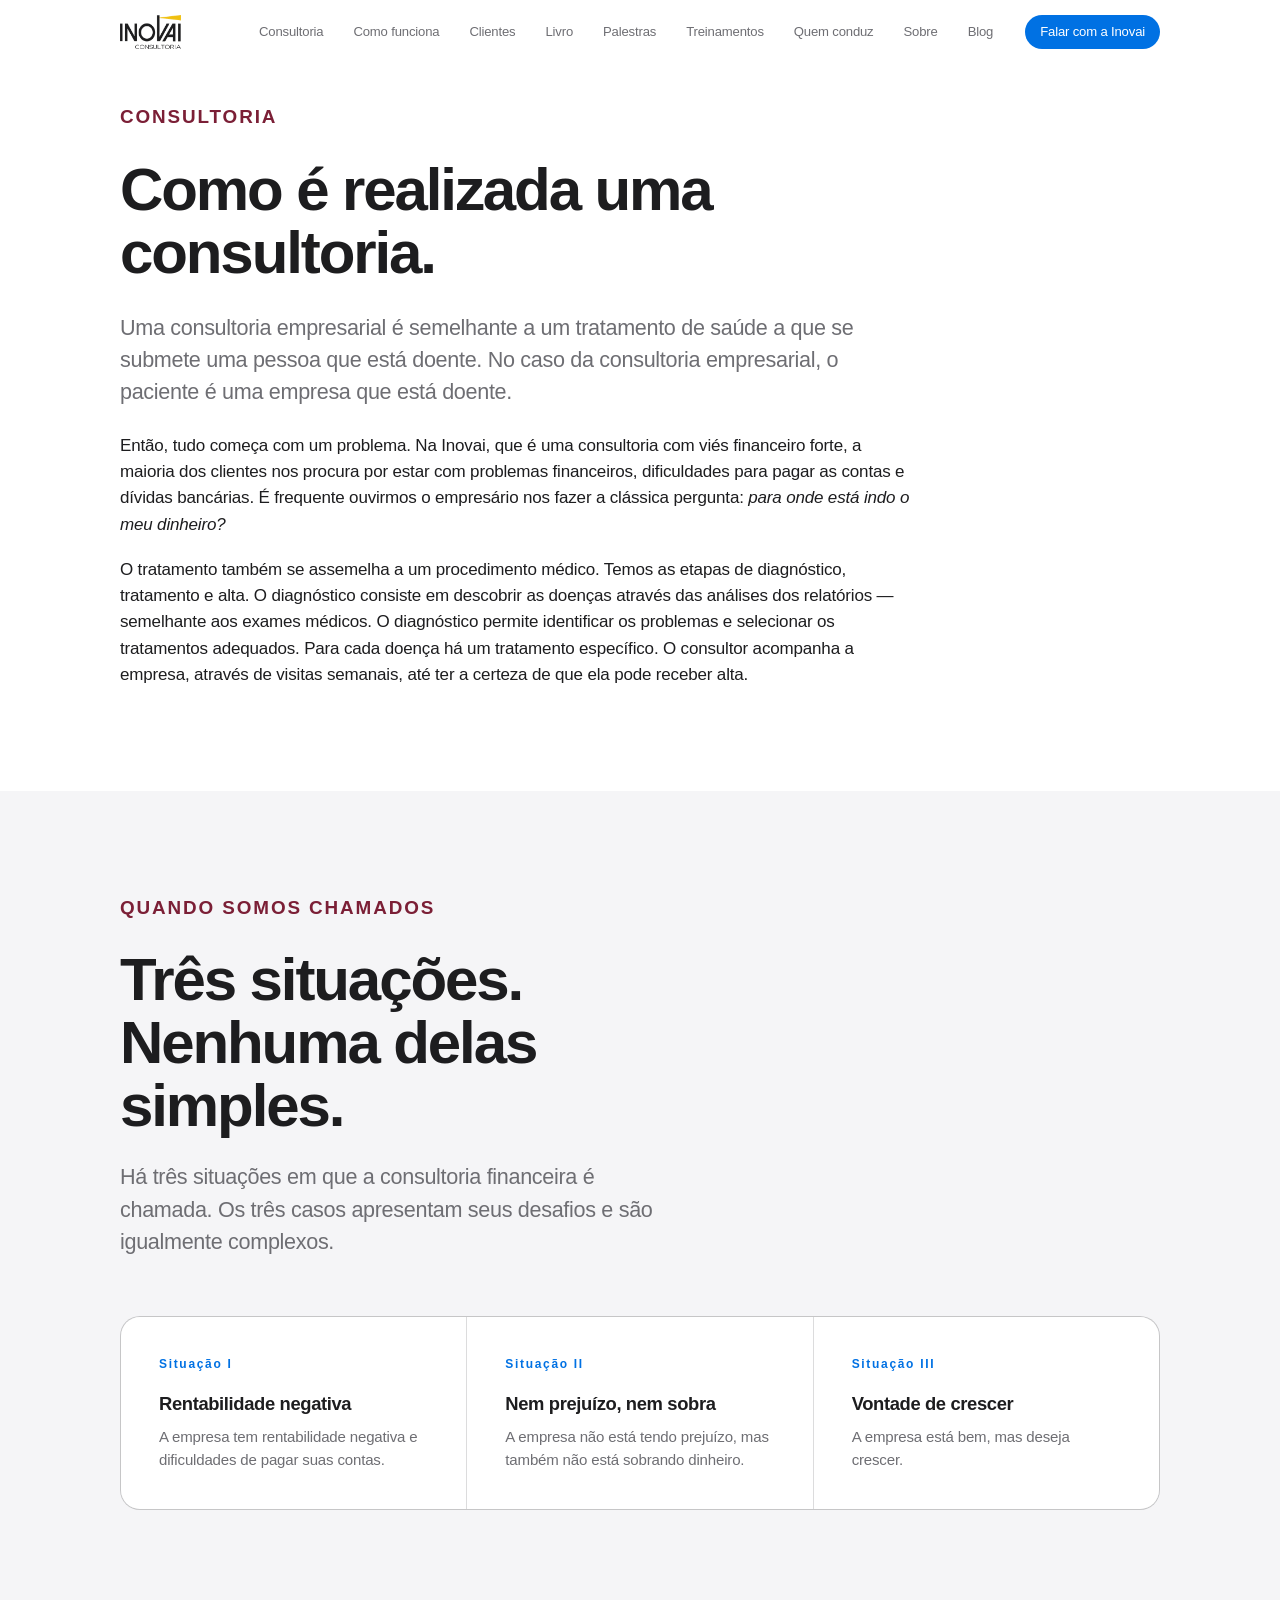
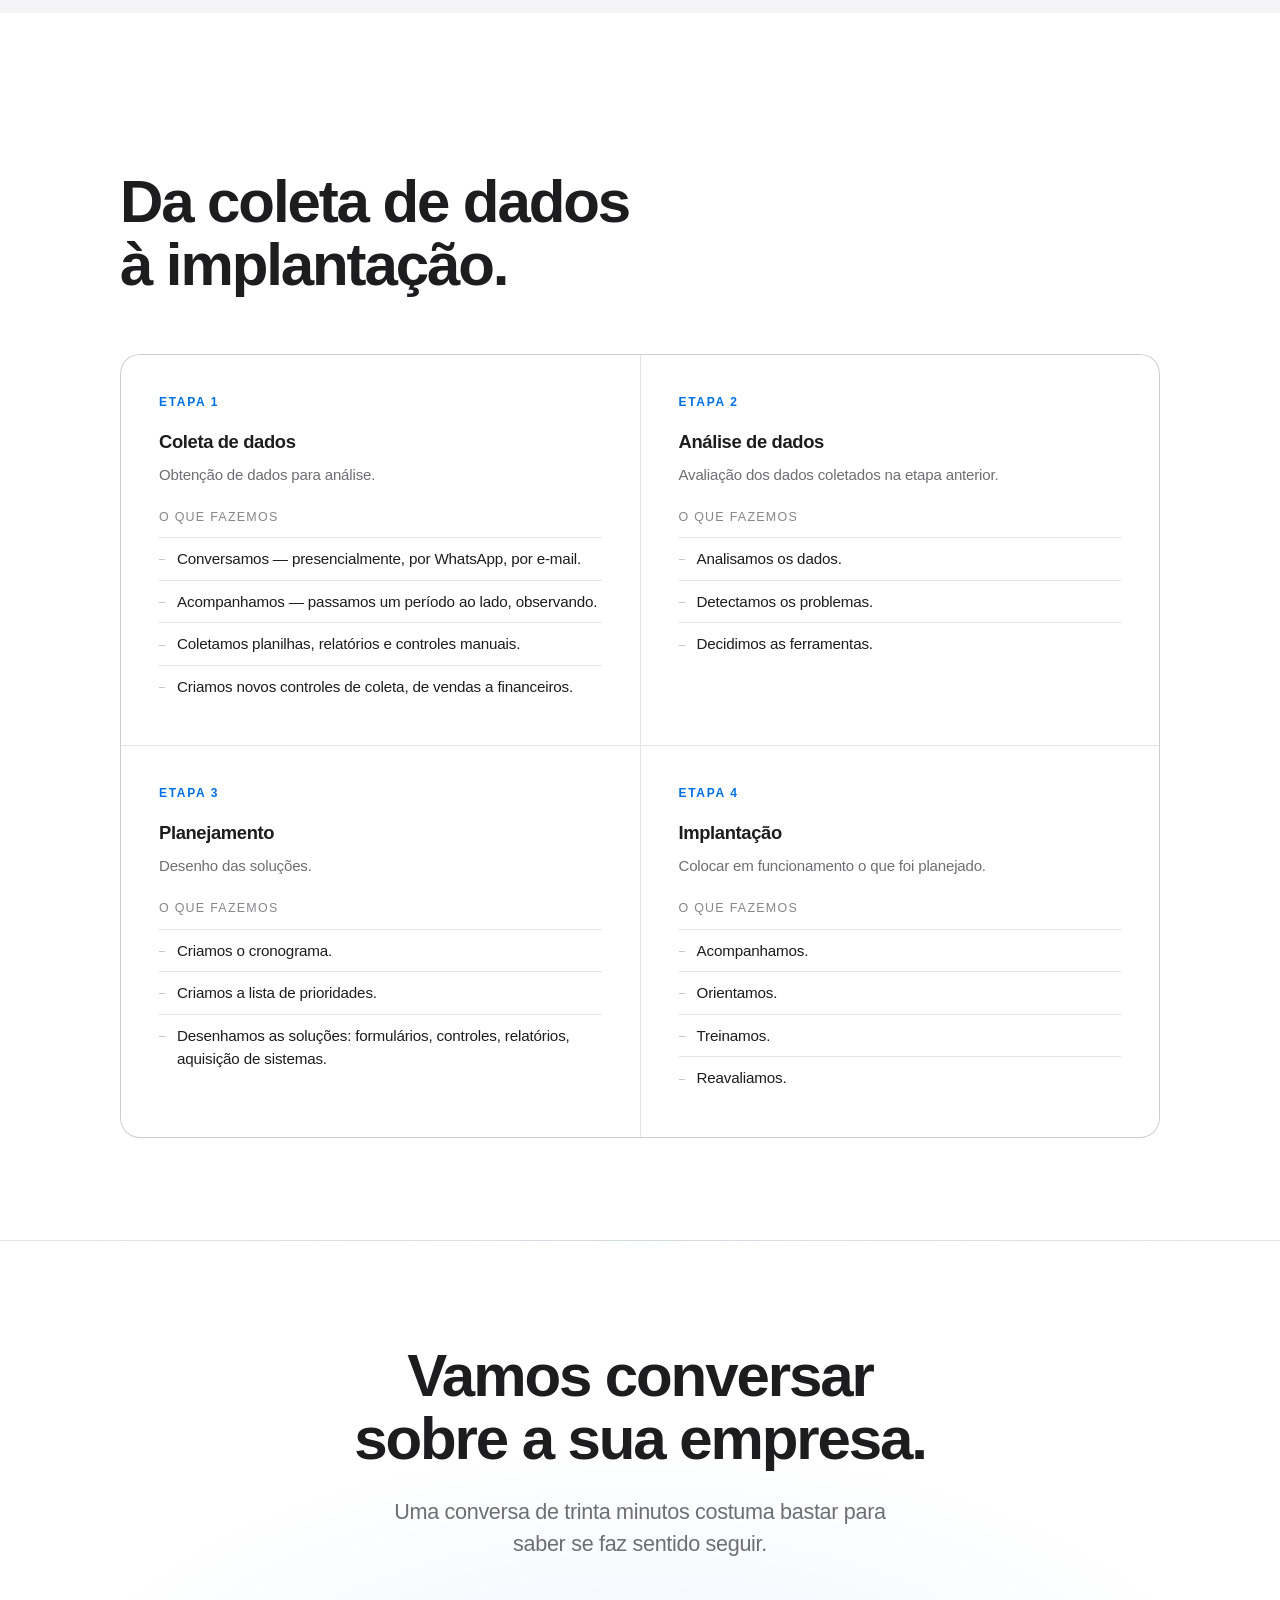
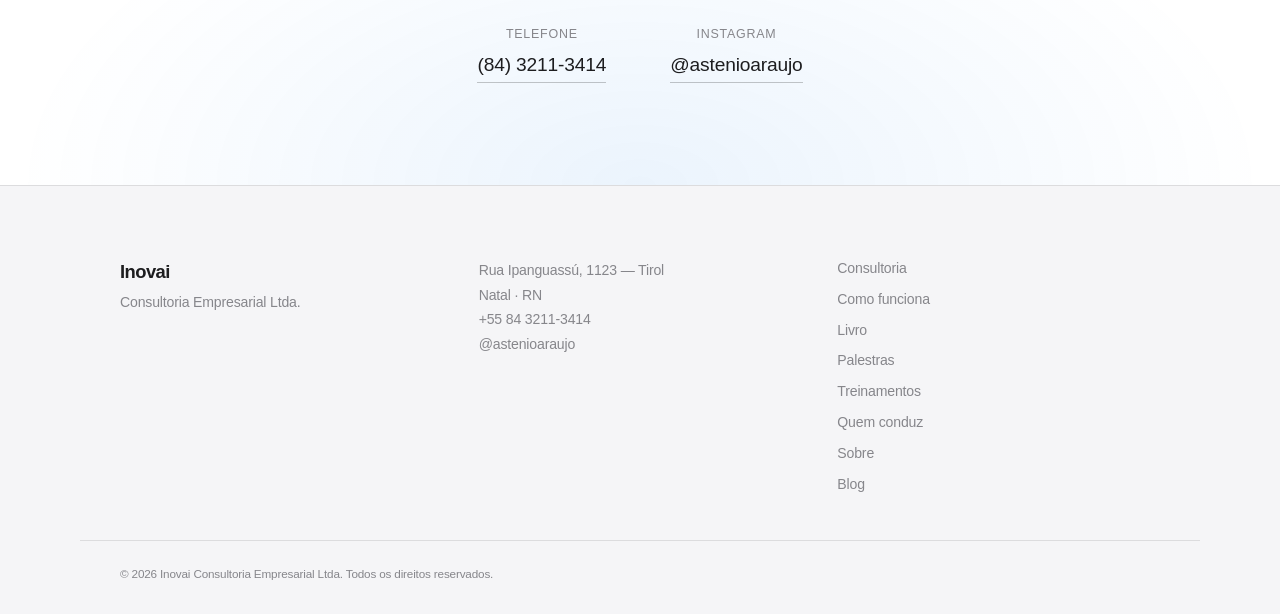
==== commit 53bbff10: "Blog: lista com busca e palavras-chave, e a primeira matéria (A navalha de Occam) Aba Blog no menu d" ====
--- a/public/consultoria.html
+++ b/public/consultoria.html
@@ -30,6 +30,7 @@
       <a href="treinamentos.html">Treinamentos</a>
       <a href="index.html#sobre">Quem conduz</a>
       <a href="sobre.html">Sobre</a>
+      <a href="blog.html">Blog</a>
     </nav>
 
     <a class="nav__cta" href="index.html#contato">Falar com a Inovai</a>
@@ -48,6 +49,7 @@
     <a href="treinamentos.html">Treinamentos</a>
     <a href="index.html#sobre">Quem conduz</a>
     <a href="sobre.html">Sobre</a>
+    <a href="blog.html">Blog</a>
     <a href="index.html#contato">Falar com a Inovai</a>
   </div>
 </header>
@@ -218,6 +220,7 @@
       <a href="treinamentos.html">Treinamentos</a>
       <a href="index.html#sobre">Quem conduz</a>
       <a href="sobre.html">Sobre</a>
+      <a href="blog.html">Blog</a>
     </nav>
   </div>
   <div class="wrap foot__base">
--- a/public/css/styles.css
+++ b/public/css/styles.css
@@ -80,6 +80,11 @@
 
 h1.hero__title{ font-size:clamp(2.8rem, 8.5vw, 6rem); }
 
+/* h1 sem classe própria tem o mesmo tamanho do h2 — senão cai no 2em do
+   navegador e o título de abertura da página fica menor que os títulos das
+   seções abaixo dele. Os h1 com classe (hero, livro, palestras) mandam mais
+   que esta regra e continuam com os tamanhos deles. */
+h1,
 h2{ font-size:clamp(2.1rem, 5.4vw, 3.75rem); }
 
 h3{ font-size:1.3rem; letter-spacing:-.02em; line-height:1.25; }
@@ -176,12 +181,16 @@
 }
 .menu a:last-child{ border-bottom:0; color:var(--accent); }
 
-/* a gaveta só existe no mobile */
-@media (min-width:821px){
+/* A gaveta assume abaixo de 1100px, e não 820: com nove itens (o Blog foi o
+   nono) a barra não cabe numa linha antes disso, e os rótulos de duas
+   palavras ("Como funciona", "Quem conduz") quebravam em duas linhas. */
+.nav__links a{ white-space:nowrap; }
+
+@media (min-width:1101px){
   .menu{ display:none !important; }
 }
 
-@media (max-width:820px){
+@media (max-width:1100px){
   .nav__links,
   .nav__cta{ display:none; }
   .nav__toggle{ display:flex; }
@@ -1433,3 +1442,98 @@
   .pedido__pix{ border-left:0; border-top:1px solid var(--line); }
 }
 
+
+/* ---------- Blog (blog.html e public/blog/*.html) ---------- */
+
+.sr{
+  position:absolute; width:1px; height:1px; overflow:hidden;
+  clip:rect(0 0 0 0); white-space:nowrap;
+}
+
+.blog-ferramentas{ max-width:800px; margin-top:clamp(32px,4vw,48px); }
+
+.blog-busca input{
+  width:100%;
+  padding:14px 18px;
+  font:inherit; font-size:1rem; color:var(--text);
+  background:var(--surface-2);
+  border:1px solid transparent;
+  border-radius:12px;
+  transition:border-color .25s var(--ease), background .25s var(--ease);
+}
+.blog-busca input:focus{ outline:none; background:var(--surface); border-color:var(--accent); }
+.blog-busca input:disabled{ opacity:.6; }
+
+.blog-chaves{ display:flex; flex-wrap:wrap; gap:8px; margin-top:16px; }
+.blog-chave{
+  padding:6px 13px;
+  font:inherit; font-size:.85rem; color:var(--text-dim);
+  background:var(--surface);
+  border:1px solid var(--line-strong);
+  border-radius:980px;
+  cursor:pointer;
+  transition:background .2s var(--ease), color .2s var(--ease), border-color .2s var(--ease);
+}
+.blog-chave span{ color:var(--text-faint); font-size:.78rem; margin-left:2px; }
+.blog-chave:hover{ color:var(--text); border-color:var(--text-faint); }
+.blog-chave.is-ativa{ background:var(--text); border-color:var(--text); color:#fff; }
+.blog-chave.is-ativa span{ color:rgba(255,255,255,.7); }
+
+.blog-contagem{ margin:14px 0 0; font-size:.85rem; color:var(--text-faint); }
+
+.blog-lista{
+  list-style:none; margin:clamp(20px,3vw,32px) 0 0; padding:0;
+  max-width:800px;
+  border-top:1px solid var(--line);
+}
+.blog-item{ border-bottom:1px solid var(--line); }
+.blog-item > a{
+  display:block;
+  padding:clamp(24px,3vw,32px) 0;
+}
+.blog-item__meta{ margin:0 0 8px; font-size:.85rem; color:var(--text-faint); }
+.blog-item__titulo{
+  font-size:clamp(1.35rem,2.6vw,1.75rem);
+  letter-spacing:-.025em; line-height:1.2;
+  transition:color .2s var(--ease);
+}
+.blog-item > a:hover .blog-item__titulo{ color:var(--accent); }
+.blog-item__resumo{ margin:10px 0 0; color:var(--text-dim); }
+.blog-item__chaves,
+.materia__chaves{ display:flex; flex-wrap:wrap; gap:6px; margin:14px 0 0; }
+.blog-item__chaves span,
+.materia__chaves a{
+  font-size:.78rem; color:var(--text-dim);
+  padding:3px 10px; border-radius:980px;
+  background:var(--surface-2);
+}
+.materia__chaves a:hover{ color:var(--text); background:#ebebef; }
+.blog-item .link{ display:inline-block; margin-top:14px; font-size:.92rem; color:var(--accent); }
+.blog-item > a:hover .link span{ transform:translateX(3px); }
+.blog-item .link span{ display:inline-block; transition:transform .25s var(--ease); }
+
+.blog-vazio{ margin:28px 0 0; color:var(--text-dim); }
+
+/* página da matéria */
+.materia__voltar{ margin:0 0 28px; font-size:.92rem; }
+.materia__voltar .link{ color:var(--accent); }
+.materia__voltar .link span{ display:inline-block; transition:transform .25s var(--ease); }
+.materia__voltar .link:hover span{ transform:translateX(-3px); }
+.materia__voltar--fim{ margin:clamp(40px,5vw,60px) 0 0; padding-top:24px; border-top:1px solid var(--line); }
+.materia h1{ font-size:clamp(2rem,4.6vw,3.1rem); line-height:1.1; }
+.materia__meta{ margin:18px 0 0; color:var(--text-faint); font-size:.92rem; }
+.materia__corpo{ margin-top:clamp(32px,4vw,44px); font-size:1.08rem; line-height:1.7; }
+.materia__corpo h2{ font-size:clamp(1.5rem,3vw,2rem); line-height:1.2; margin:1.8em 0 .6em; }
+.materia__corpo h3{ margin:1.6em 0 .5em; }
+.materia__corpo ul,
+.materia__corpo ol{ margin:0 0 1.1em; padding-left:1.3em; }
+.materia__corpo li{ margin-bottom:.4em; }
+.materia__corpo a{ color:var(--accent); text-decoration:underline; text-underline-offset:3px; }
+.materia__corpo blockquote{
+  margin:1.6em 0; padding:4px 0 4px 22px;
+  border-left:3px solid var(--dourado);
+  color:var(--marinho); font-size:1.15rem;
+}
+.materia__corpo figure{ margin:1.8em 0; }
+.materia__corpo figure img{ width:100%; max-width:560px; height:auto; border-radius:12px; }
+.materia__corpo figcaption{ margin-top:8px; font-size:.85rem; color:var(--text-faint); }
